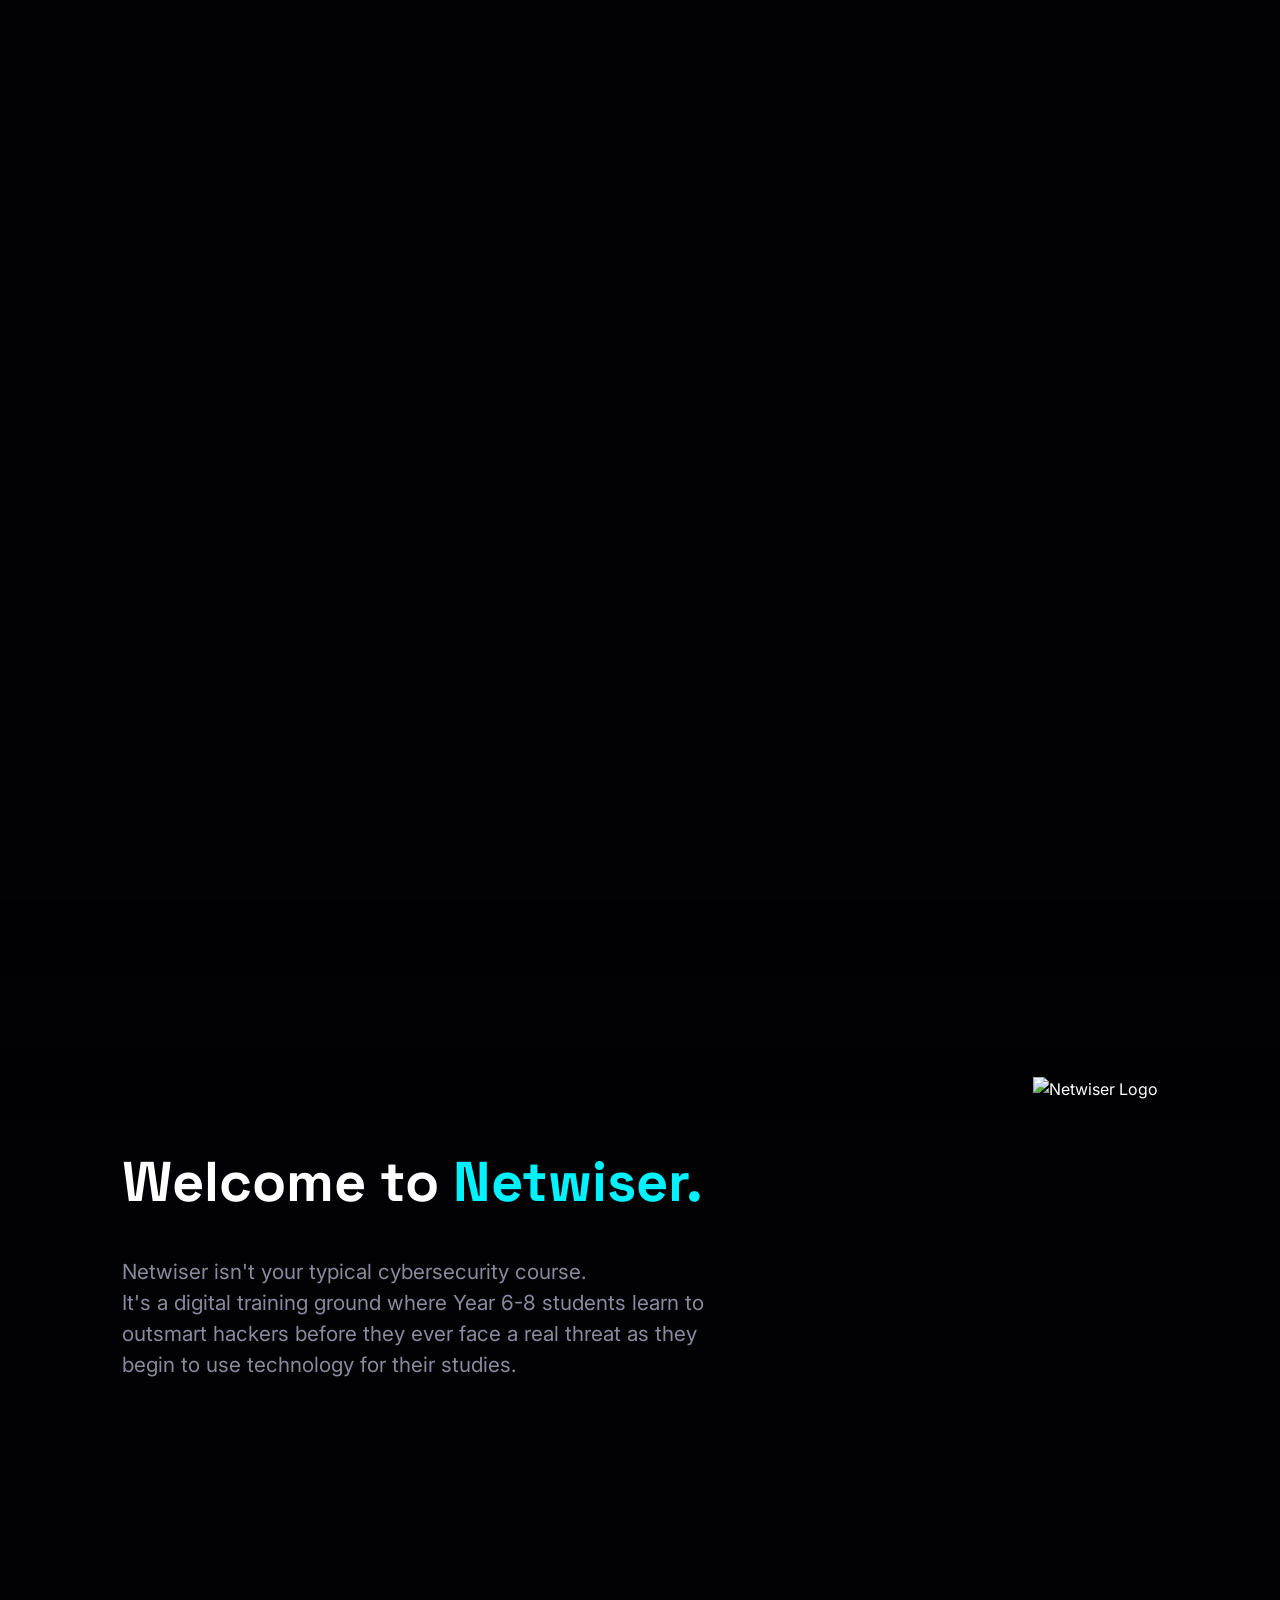
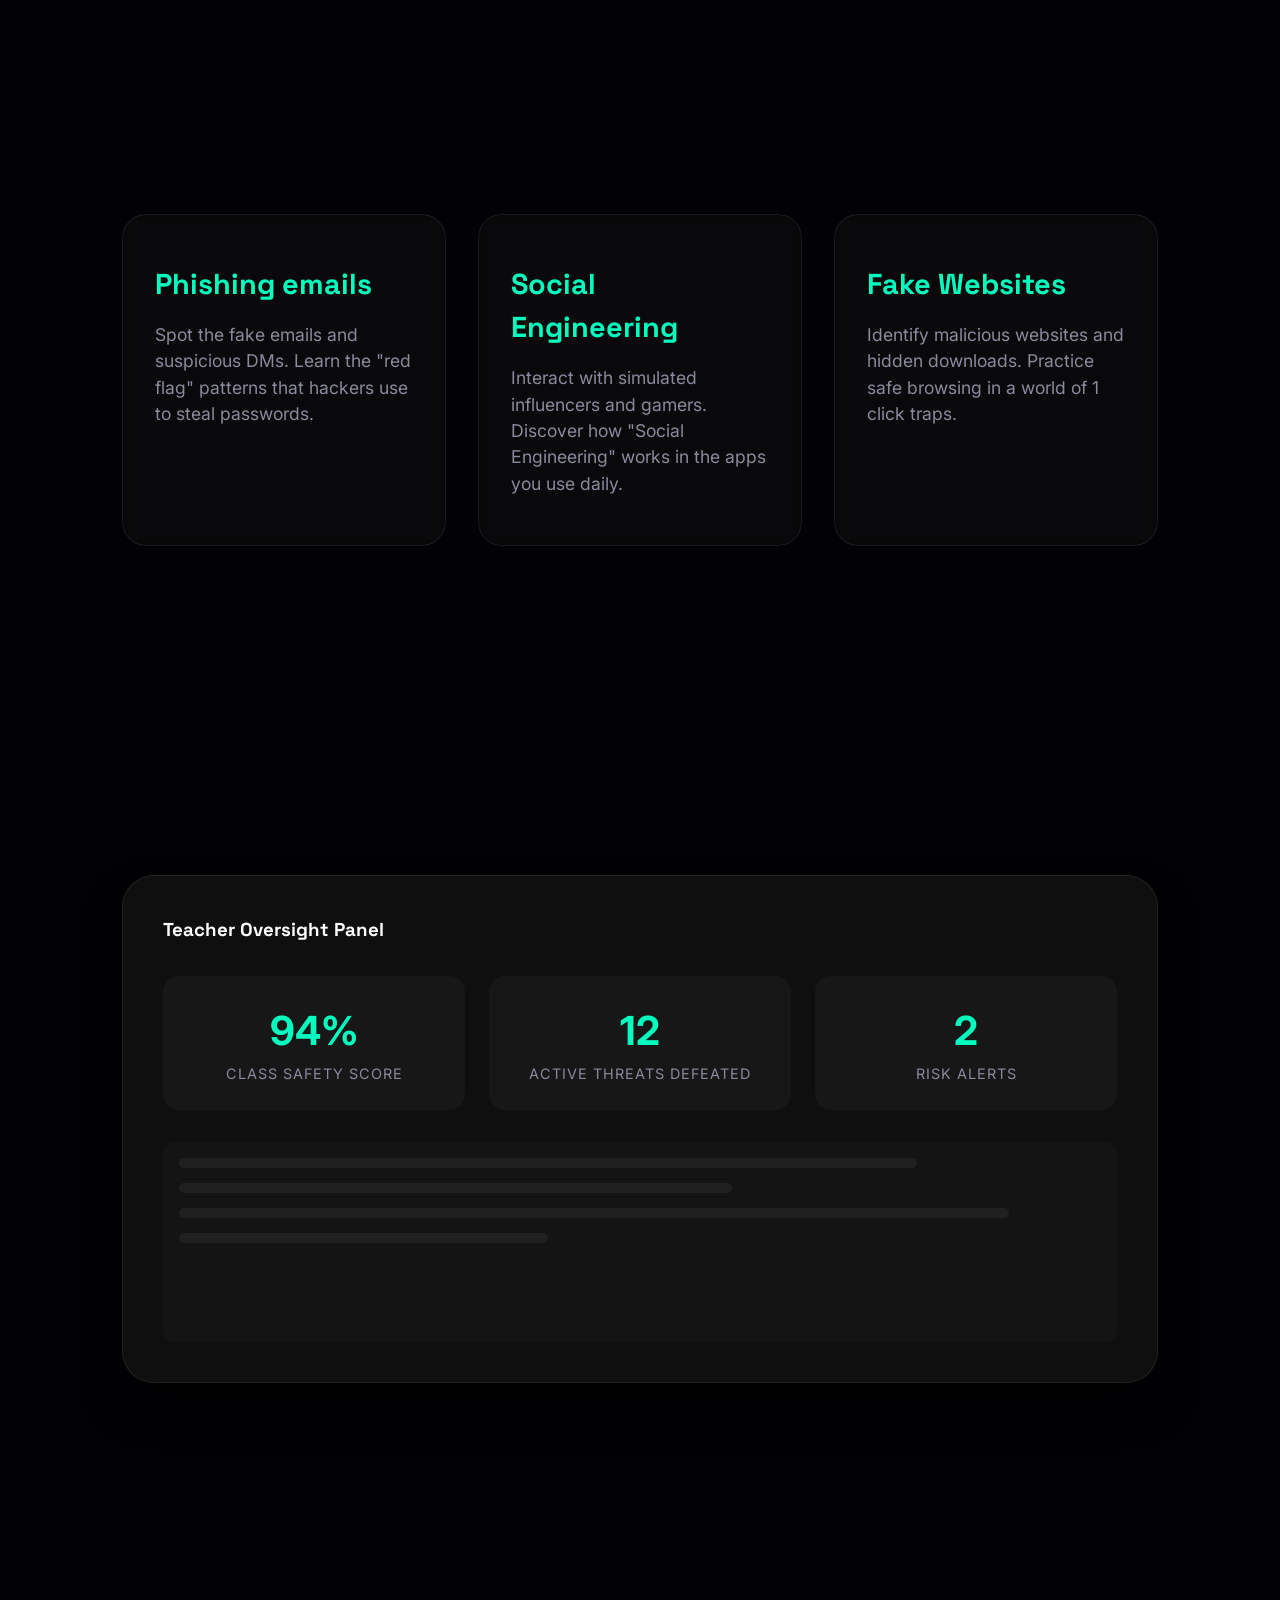
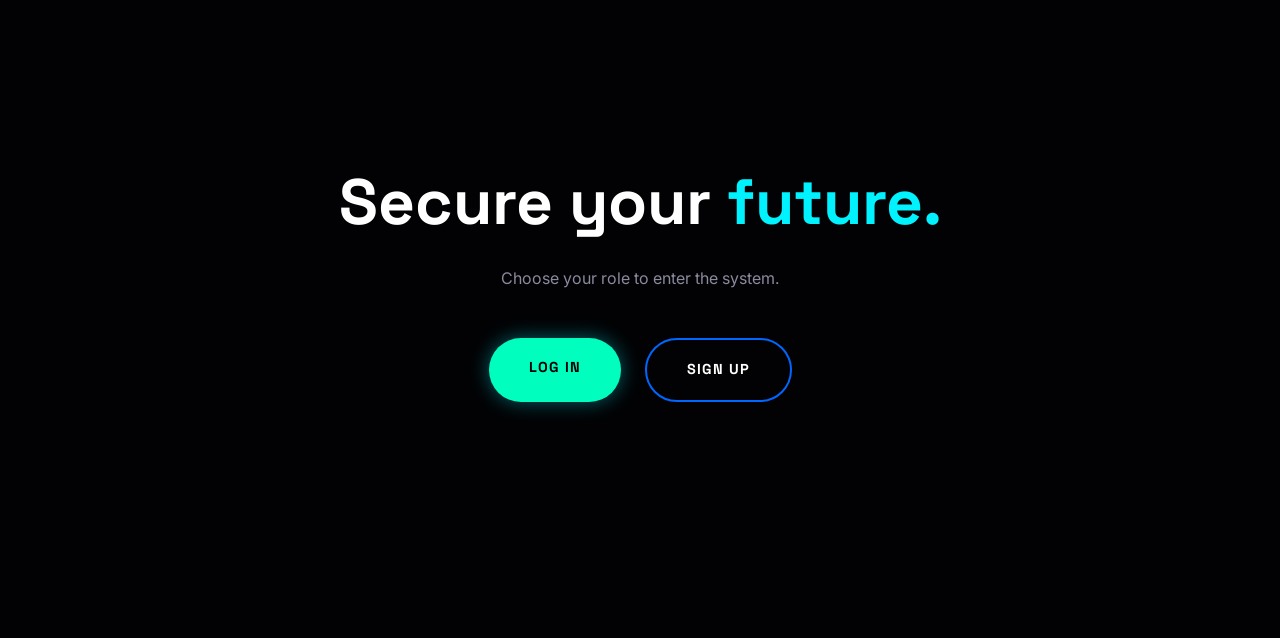
==== pages/index/index.html @ 81744dc7 "I have restructured my project look more proffesional" ====
<!DOCTYPE html>
<html lang="en">
<head>
    <meta charset="UTF-8">
    <meta name="viewport" content="width=device-width, initial-scale=1.0">
    <title>Netwiser</title>
    <link rel="preconnect" href="https://fonts.googleapis.com">
    <link rel="preconnect" href="https://fonts.gstatic.com" crossorigin>
    <link href="https://fonts.googleapis.com/css2?family=Inter:wght@300;400;600&family=Space+Grotesk:wght@500;700&family=JetBrains+Mono&display=swap" rel="stylesheet">
    <link href="index.css" rel="stylesheet">
</head>
<body>

    <canvas id="webgl-canvas"></canvas>

    <section id="hero">
        <div class="portal-text t1">Someone just messaged you... <br><span style="color:var(--lightblue)">do you trust them?</span></div>
        <div class="portal-text t2">That link looks safe... <br><span style="color:var(--lightblue)">but is it really?</span></div>
        <div class="portal-text t3">You’re starting to live online... <br><span style="color:var(--darkblue)">are you protected?</span></div>
        <div class="portal-text t4">Not everything on your screen <br>is what it seems.</div>
        <div class="portal-text t5">Every click has a <br><span style="color:var(--cyan)">consequence.</span></div>
    </section>

    <div class="page-wrapper">
        
<section class="section" id="intro-trigger">
    <div class="container" style="display: flex; align-items: center; justify-content: space-between; gap: 3rem;">

        <!-- TEXT -->
        <div style="max-width: 600px;">
            <h2 style="font-size: 3.5rem; margin-bottom: 2rem;">
                Welcome to <span style="color:var(--lightblue)">Netwiser.</span>
            </h2>

            <p style="font-size: 1.3rem; color: var(--text-muted);">
                Netwiser isn't your typical cybersecurity course. <br>
                It's a digital training ground where Year 6-8 students learn to outsmart hackers before they ever face a real threat as they begin to use technology for their studies.
            </p>
        </div>

        <!-- IMAGE -->
        <img 
            src="Logo2.png" 
            style="height: 367px; width: auto; object-fit: contain;"
            alt="Netwiser Logo"
        >

    </div>
</section>

        <section class="section" id="features-trigger">
            <div class="container">
                <div class="interactive-grid">
                    <div class="feature-card" data-tilt>
                        <h3>Phishing emails</h3>
                        <p>Spot the fake emails and suspicious DMs. Learn the "red flag" patterns that hackers use to steal passwords.</p>
                    </div>
                    <div class="feature-card" data-tilt>
                        <h3>Social Engineering</h3>
                        <p>Interact with simulated influencers and gamers. Discover how "Social Engineering" works in the apps you use daily.</p>
                    </div>
                    <div class="feature-card" data-tilt>
                        <h3>Fake Websites</h3>
                        <p>Identify malicious websites and hidden downloads. Practice safe browsing in a world of 1 click traps.</p>
                    </div>
                </div>
            </div>
        </section>

        <section class="section" id="teacher-trigger">
            <div class="container">
                <div style=" background-color: #0f0f0f;"class="dashboard-container">
                    <h3 style="margin-bottom: 2rem;">Teacher Oversight Panel</h3>
                    <div class="stat-row">
                        <div class="stat-box"><span class="stat-val">94%</span><span class="stat-lbl">Class Safety Score</span></div>
                        <div class="stat-box"><span class="stat-val">12</span><span class="stat-lbl">Active Threats Defeated</span></div>
                        <div class="stat-box"><span class="stat-val">2</span><span class="stat-lbl">Risk Alerts</span></div>
                    </div>
                    <div class="list-mockup">
                        <div class="mock-line" style="width: 80%;"></div>
                        <div class="mock-line" style="width: 60%;"></div>
                        <div class="mock-line" style="width: 90%;"></div>
                        <div class="mock-line" style="width: 40%;"></div>
                    </div>
                </div>
            </div>
        </section>

        <section class="section" id="cta-trigger" style="text-align: center;">
            <div class="container">
                <h2 style="font-size: 4rem;">Secure your <span style="color:var(--lightblue)">future.</span></h2>
                <p style="color: var(--text-muted); margin-top: 1rem;">Choose your role to enter the system.</p>
                <div class="cta-wrap">
                    <a href="../login/login.html" class="btn btn-login">Log In</a>
                    <a href="../login/signup.html" class="btn btn-signup">Sign Up</a>
                </div>
            </div>
        </section>
    </div>

    <script src="https://cdnjs.cloudflare.com/ajax/libs/three.js/r128/three.min.js"></script>
    <script src="https://cdnjs.cloudflare.com/ajax/libs/gsap/3.12.2/gsap.min.js"></script>
    <script src="https://cdnjs.cloudflare.com/ajax/libs/gsap/3.12.2/ScrollTrigger.min.js"></script>
    <script src="index.js"></script>
</body>
</html>
---- pages/index/index.css ----
:root {
--bg: #020204;
--lightblue: #00f2ff;
--darkblue: #0066ff;
--cyan: #00ffbf;
--text-main: #ffffff;
--text-muted: #8a8a9e;
--glass: rgba(255, 255, 255, 0.03);
--border: rgba(255, 255, 255, 0.08);
}

* { margin: 0; padding: 0; box-sizing: border-box; }
body {
background-color: var(--bg);
color: var(--text-main);
font-family: 'Inter', sans-serif;
overflow-x: hidden;
line-height: 1.5;
}

h1, h2, h3 { font-family: 'Space Grotesk', sans-serif; font-weight: 700; }

/* Canvas stays fixed */
#webgl-canvas {
position: fixed;
top: 0;
left: 0;
width: 100vw;
height: 100vh;
z-index: 1;
pointer-events: none;
}

/* --- HERO --- */
#hero {
position: relative;
height: 100vh;
z-index: 10;
display: flex;
align-items: center;
justify-content: center;
}

.portal-text {
position: absolute;
font-size: clamp(1.8rem, 4vw, 4rem);
text-align: center;
opacity: 0;
width: 80%;
max-width: 900px;
font-family: 'Space Grotesk', sans-serif;
text-shadow: 0 0 20px rgba(0, 242, 255, 0.5);
pointer-events: none;
}

/* --- CONTENT --- */
.page-wrapper {
position: relative;
z-index: 10;
background: linear-gradient(to bottom, transparent, var(--bg) 10%);
}

.section {
padding: 15vh 0;
min-height: 80vh;
display: flex;
align-items: center;
}

.container {
max-width: 1100px;
margin: 0 auto;
padding: 0 2rem;
width: 100%;
}

/* --- INTERACTIVE CARDS --- */
.interactive-grid {
display: grid;
grid-template-columns: repeat(auto-fit, minmax(300px, 1fr));
gap: 2rem;
}

.feature-card {
background: var(--glass);
border: 1px solid var(--border);
padding: 3rem 2rem;
border-radius: 24px;
backdrop-filter: blur(10px);
transition: border-color 0.3s, transform 0.1s;
position: relative;
overflow: hidden;
cursor: pointer;
}

.feature-card:hover {
border-color: var(--cyan);
background: rgba(0, 242, 255, 0.05);
}

.feature-card h3 { font-size: 1.8rem; margin-bottom: 1rem; color: var(--cyan); }
.feature-card p { color: var(--text-muted); font-size: 1.1rem; }

/* --- TEACHER DASHBOARD --- */
.dashboard-container {
background: rgba(10, 10, 15, 0.8);
border: 1px solid var(--border);
border-radius: 32px;
padding: 2.5rem;
box-shadow: 0 25px 50px -12px rgba(0, 0, 0, 0.5);
position: relative;
}

.stat-row {
display: grid;
grid-template-columns: repeat(3, 1fr);
gap: 1.5rem;
margin-bottom: 2rem;
}

.stat-box {
background: rgba(255,255,255,0.03);
padding: 1.5rem;
border-radius: 16px;
text-align: center;
border: 1px solid transparent;
transition: 0.3s;
}
.stat-box:hover { border-color: var(--darkblue); transform: scale(1.02); }
.stat-val { font-size: 2.5rem; font-weight: 700; display: block; color: var(--cyan); }
.stat-lbl { font-size: 0.9rem; color: var(--text-muted); text-transform: uppercase; letter-spacing: 1px; }

.list-mockup {
background: rgba(255,255,255,0.02);
border-radius: 12px;
height: 200px;
padding: 1rem;
}

.mock-line { height: 10px; background: rgba(255,255,255,0.05); margin-bottom: 15px; border-radius: 5px; width: 100%; }

/* --- BUTTONS --- */
.cta-wrap { display: flex; gap: 1.5rem; justify-content: center; margin-top: 3rem; }
.btn {
padding: 1.2rem 2.5rem;
border-radius: 50px;
font-family: 'Space Grotesk', sans-serif;
font-weight: 700;
text-decoration: none;
transition: 0.3s;
text-transform: uppercase;
letter-spacing: 1px;
font-size: 0.9rem;
}
.btn-login { background: var(--cyan); color: #000; box-shadow: 0 0 20px rgba(0, 242, 255, 0.4); }
.btn-signup { border: 2px solid var(--darkblue); color: var(--text-main); }
.btn:hover { transform: translateY(-5px); filter: brightness(1.2); }

/* Mobile Adjustments */
@media (max-width: 768px) {
.stat-row { grid-template-columns: 1fr; }
.section { padding: 8vh 0; }
}
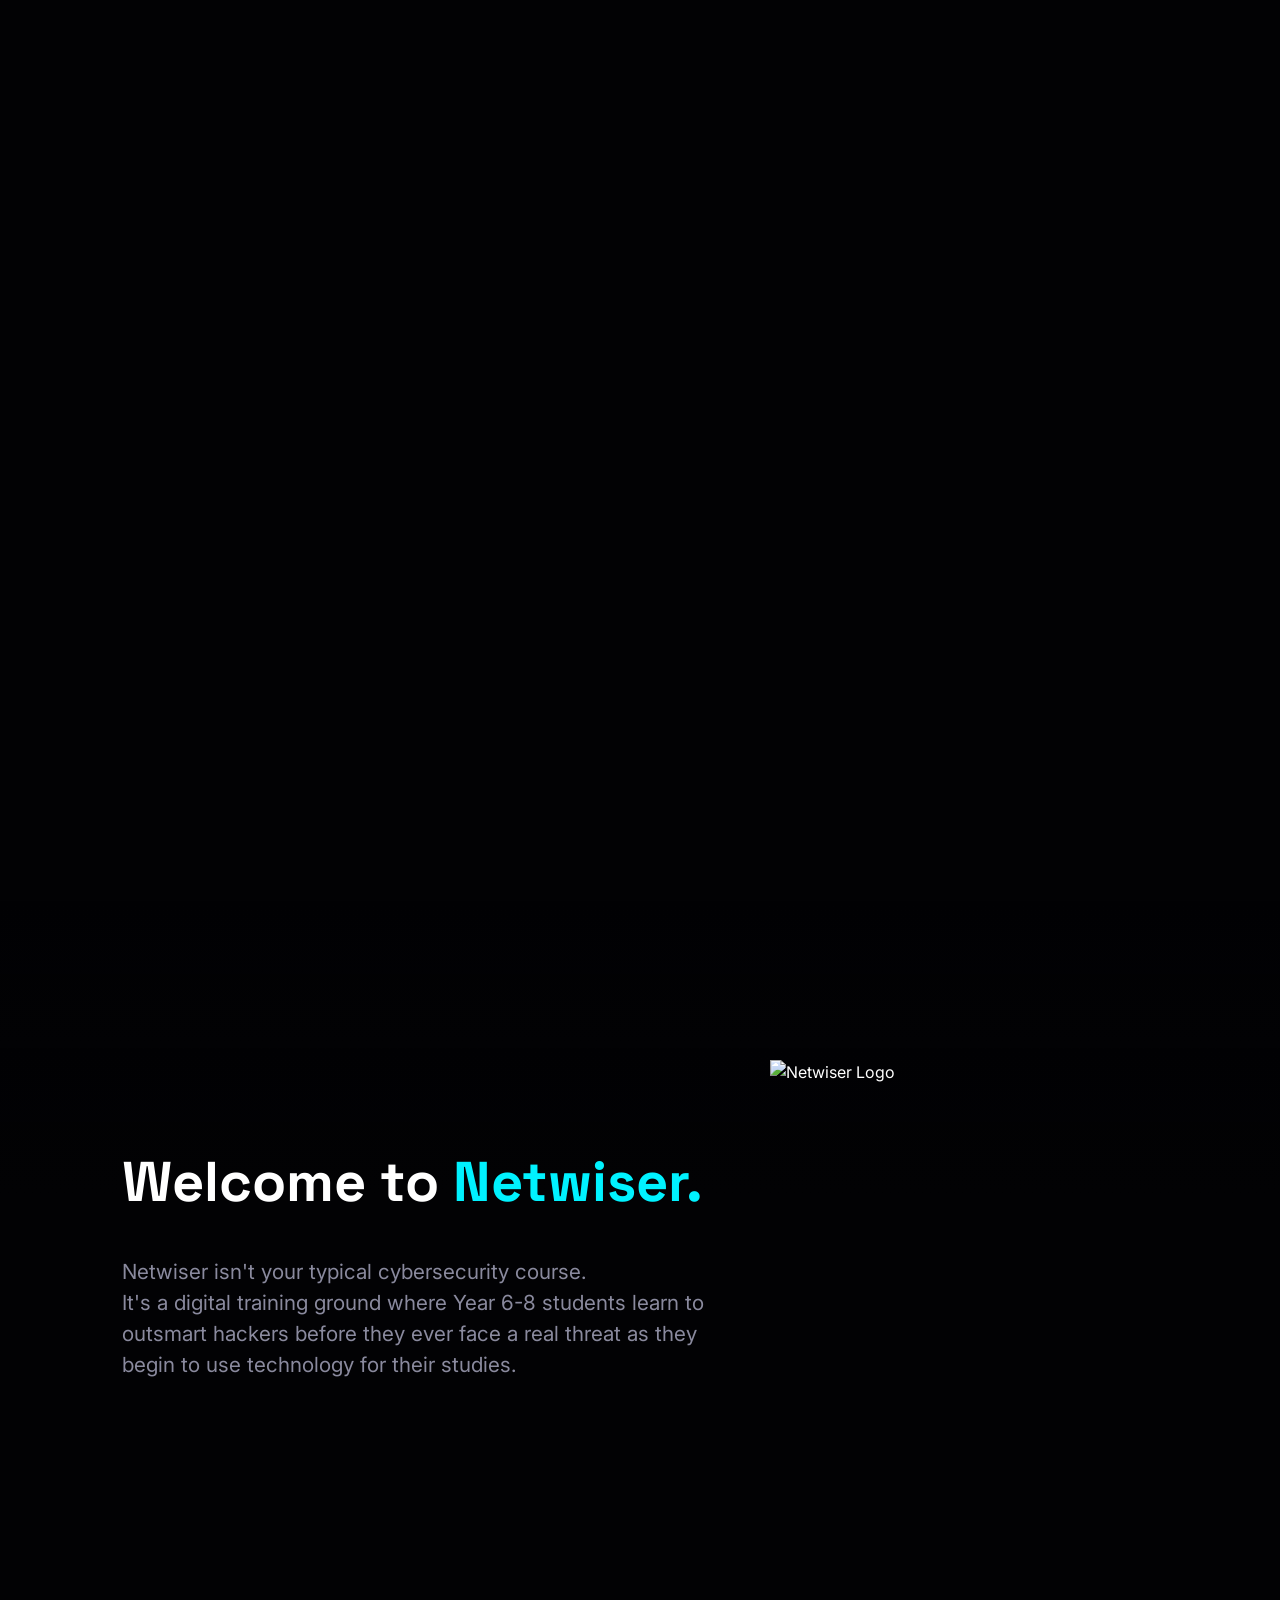
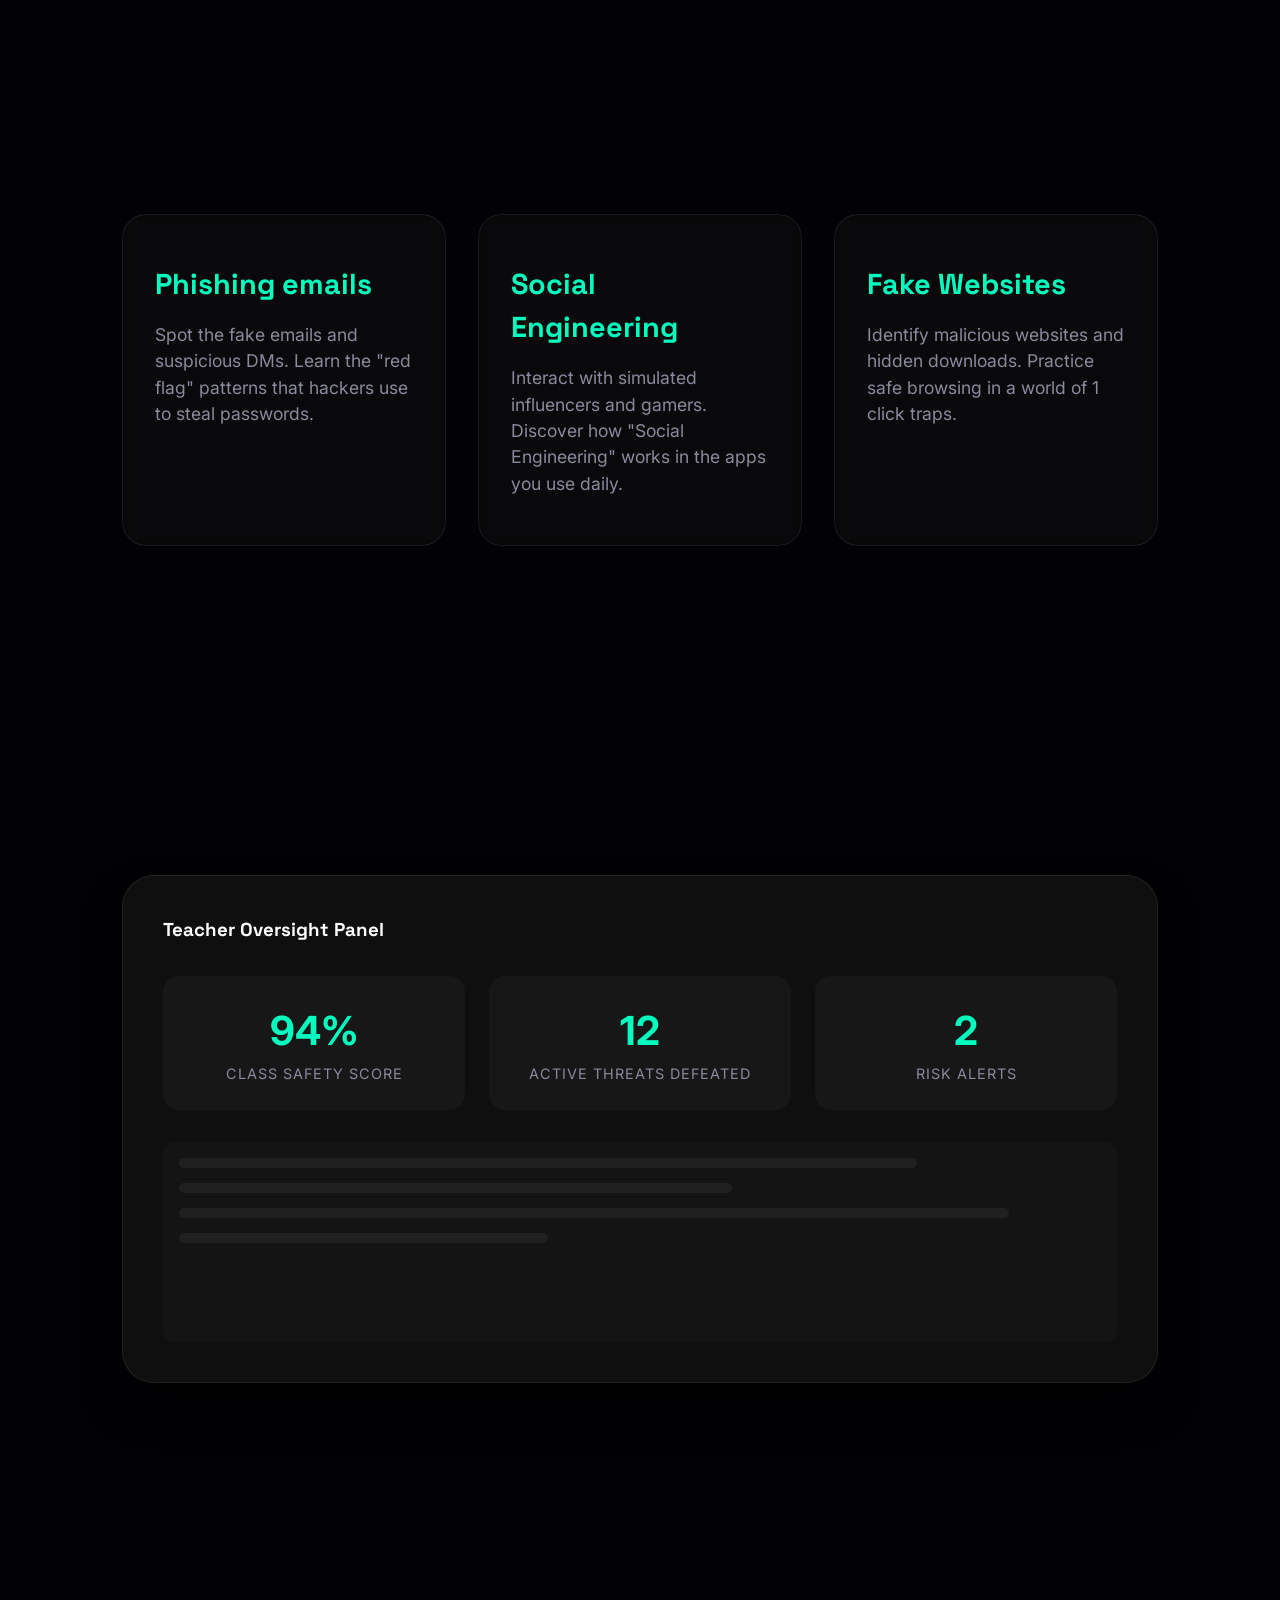
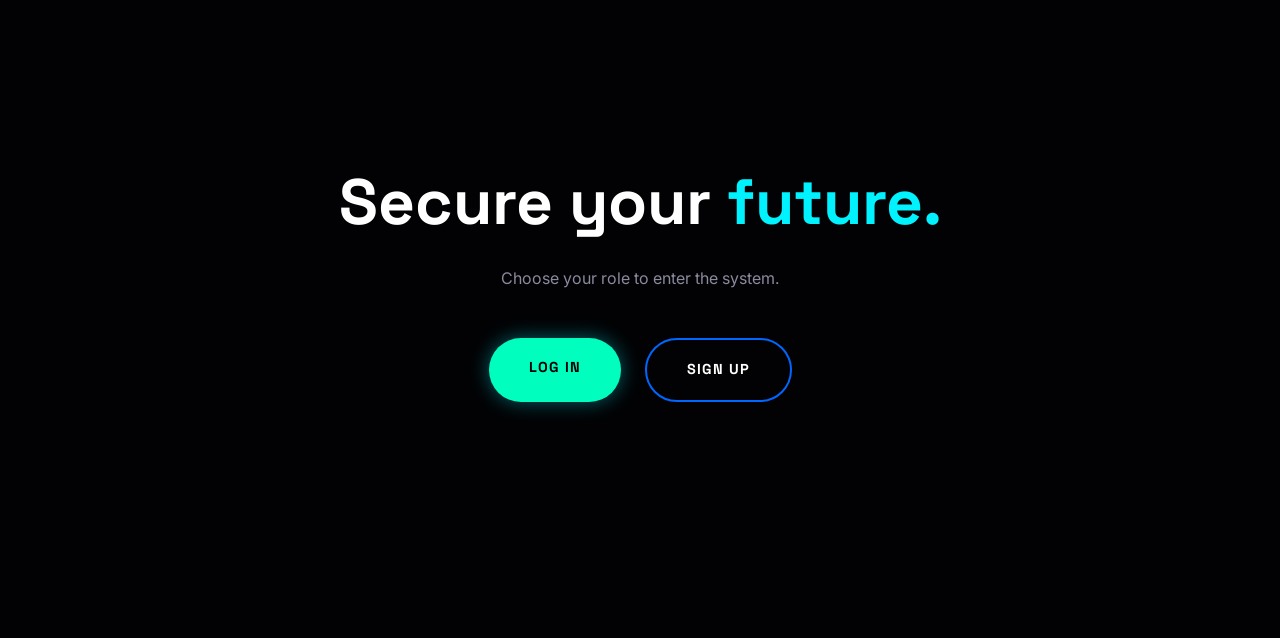
==== commit 59bc08dd: "I have forgotten to make some commits but basically, the student dashboard is proper now" ====
--- a/pages/index/index.html
+++ b/pages/index/index.html
@@ -40,8 +40,8 @@
 
         <!-- IMAGE -->
         <img 
-            src="Logo2.png" 
-            style="height: 367px; width: auto; object-fit: contain;"
+            src="C:\Users\2rm2j\Documents\Enterprise\Project\Netwiser_Yr12-Enterprise-Computing-Major-Project\assets\images\Logo2.png" 
+            style="height: 400px; width: 400px;"
             alt="Netwiser Logo"
         >
 
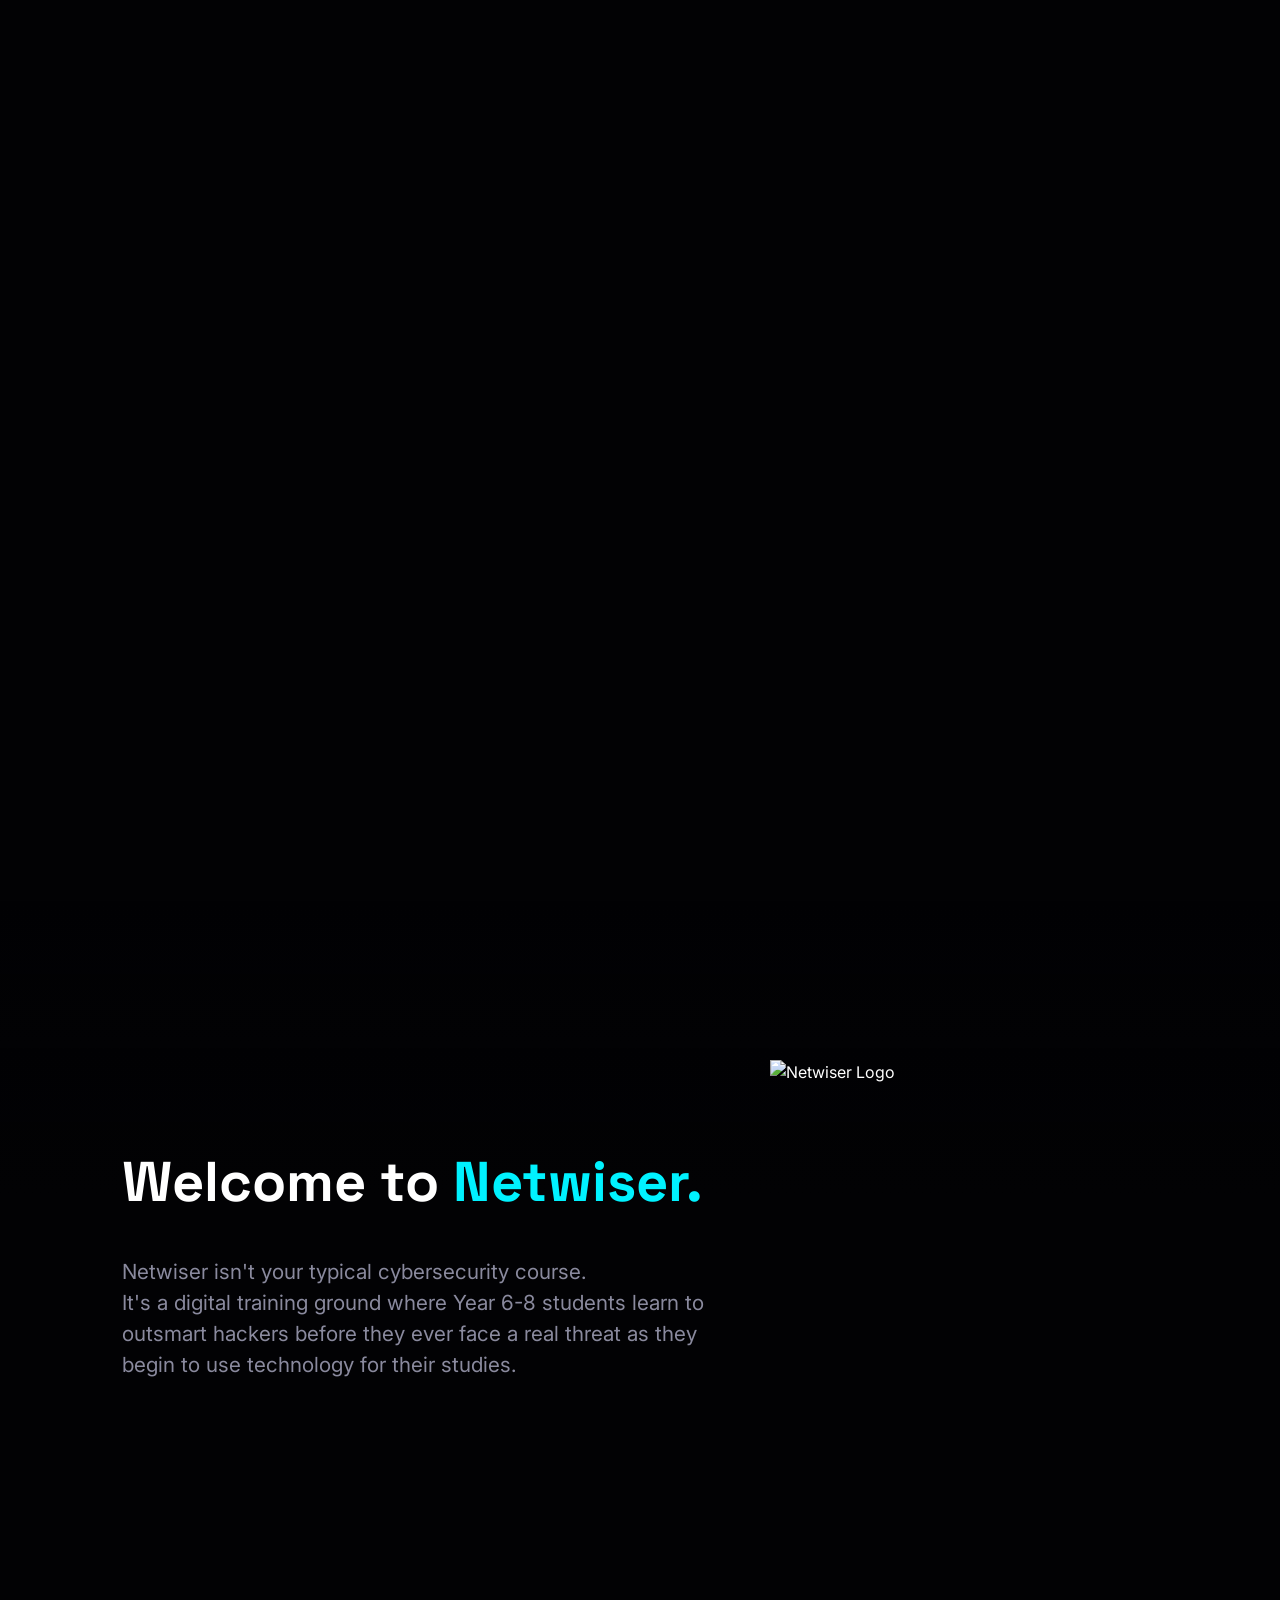
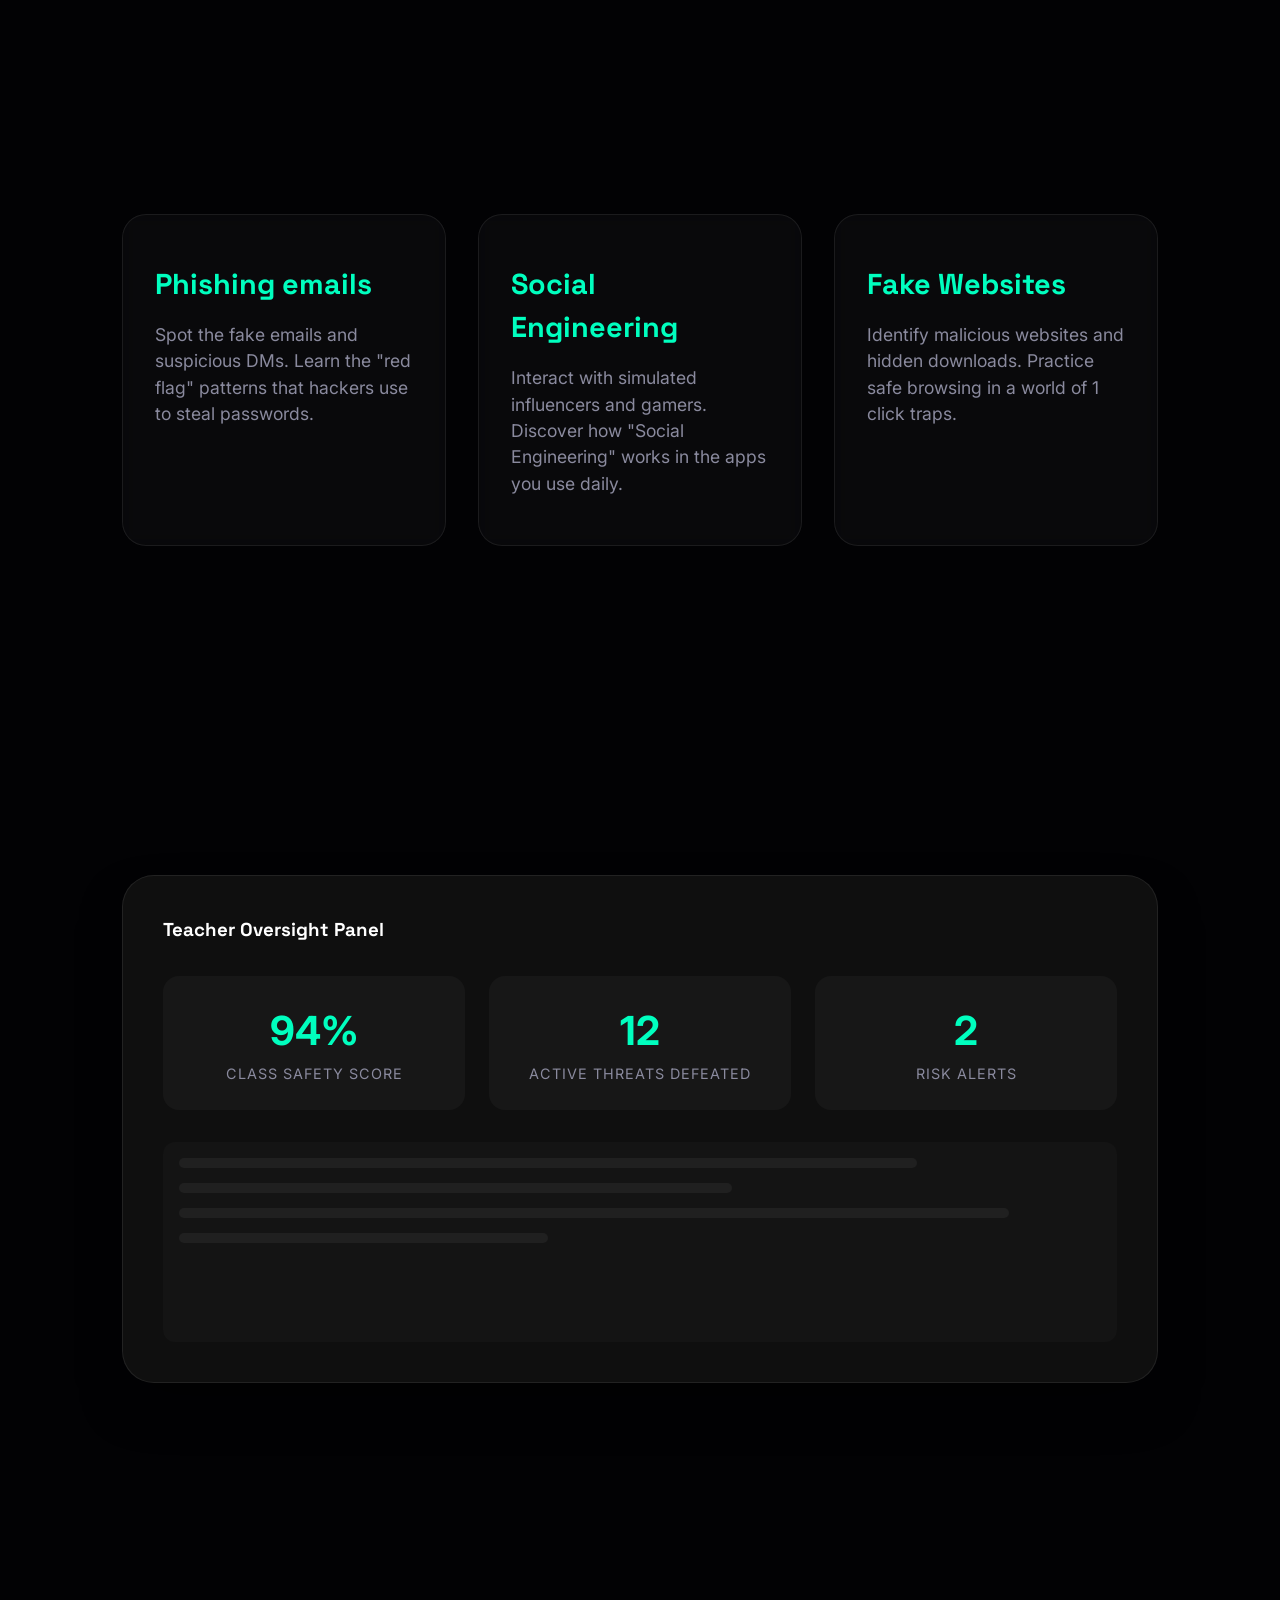
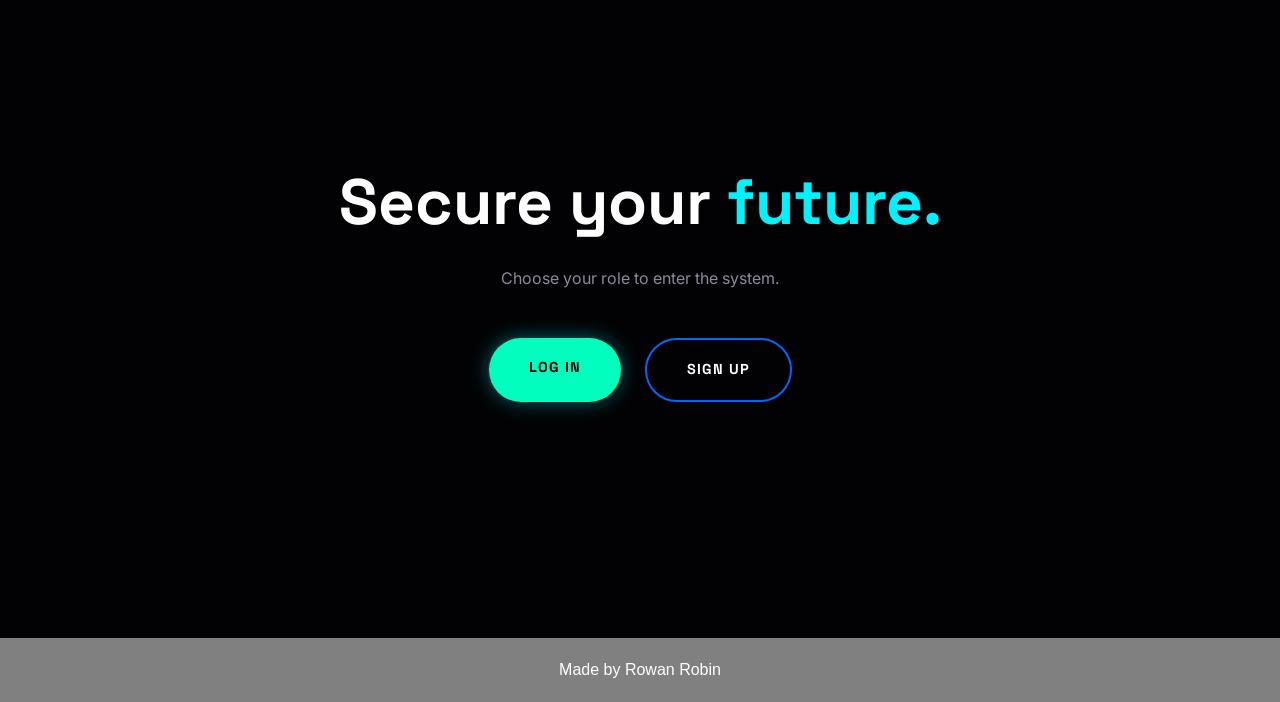
==== commit c87a92d0: "I DID IT!" ====
--- a/pages/index/index.html
+++ b/pages/index/index.html
@@ -102,5 +102,8 @@
     <script src="https://cdnjs.cloudflare.com/ajax/libs/gsap/3.12.2/gsap.min.js"></script>
     <script src="https://cdnjs.cloudflare.com/ajax/libs/gsap/3.12.2/ScrollTrigger.min.js"></script>
     <script src="index.js"></script>
+    <footer style="text-align: center; background-color: #808080; padding: 20px 0; color: #ffffff; font-family: sans-serif;">
+  Made by Rowan Robin
+</footer>
 </body>
 </html>
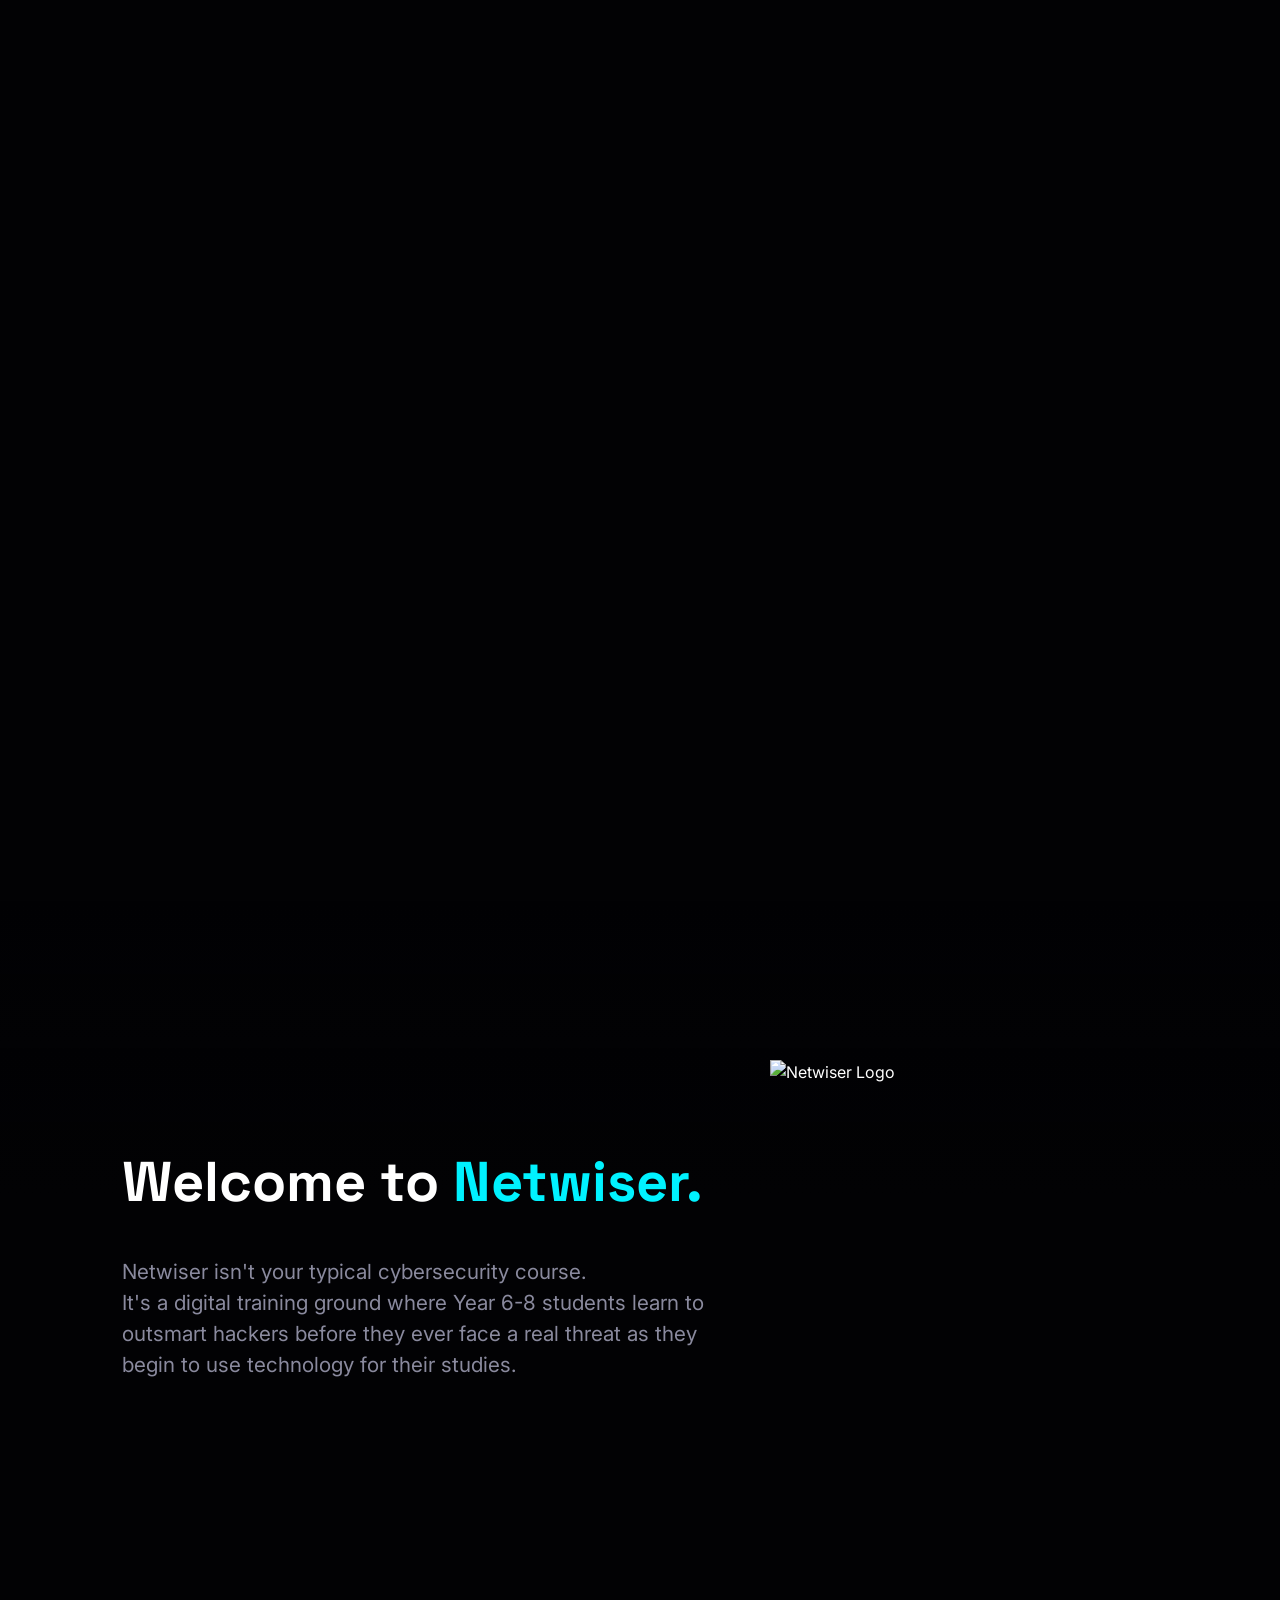
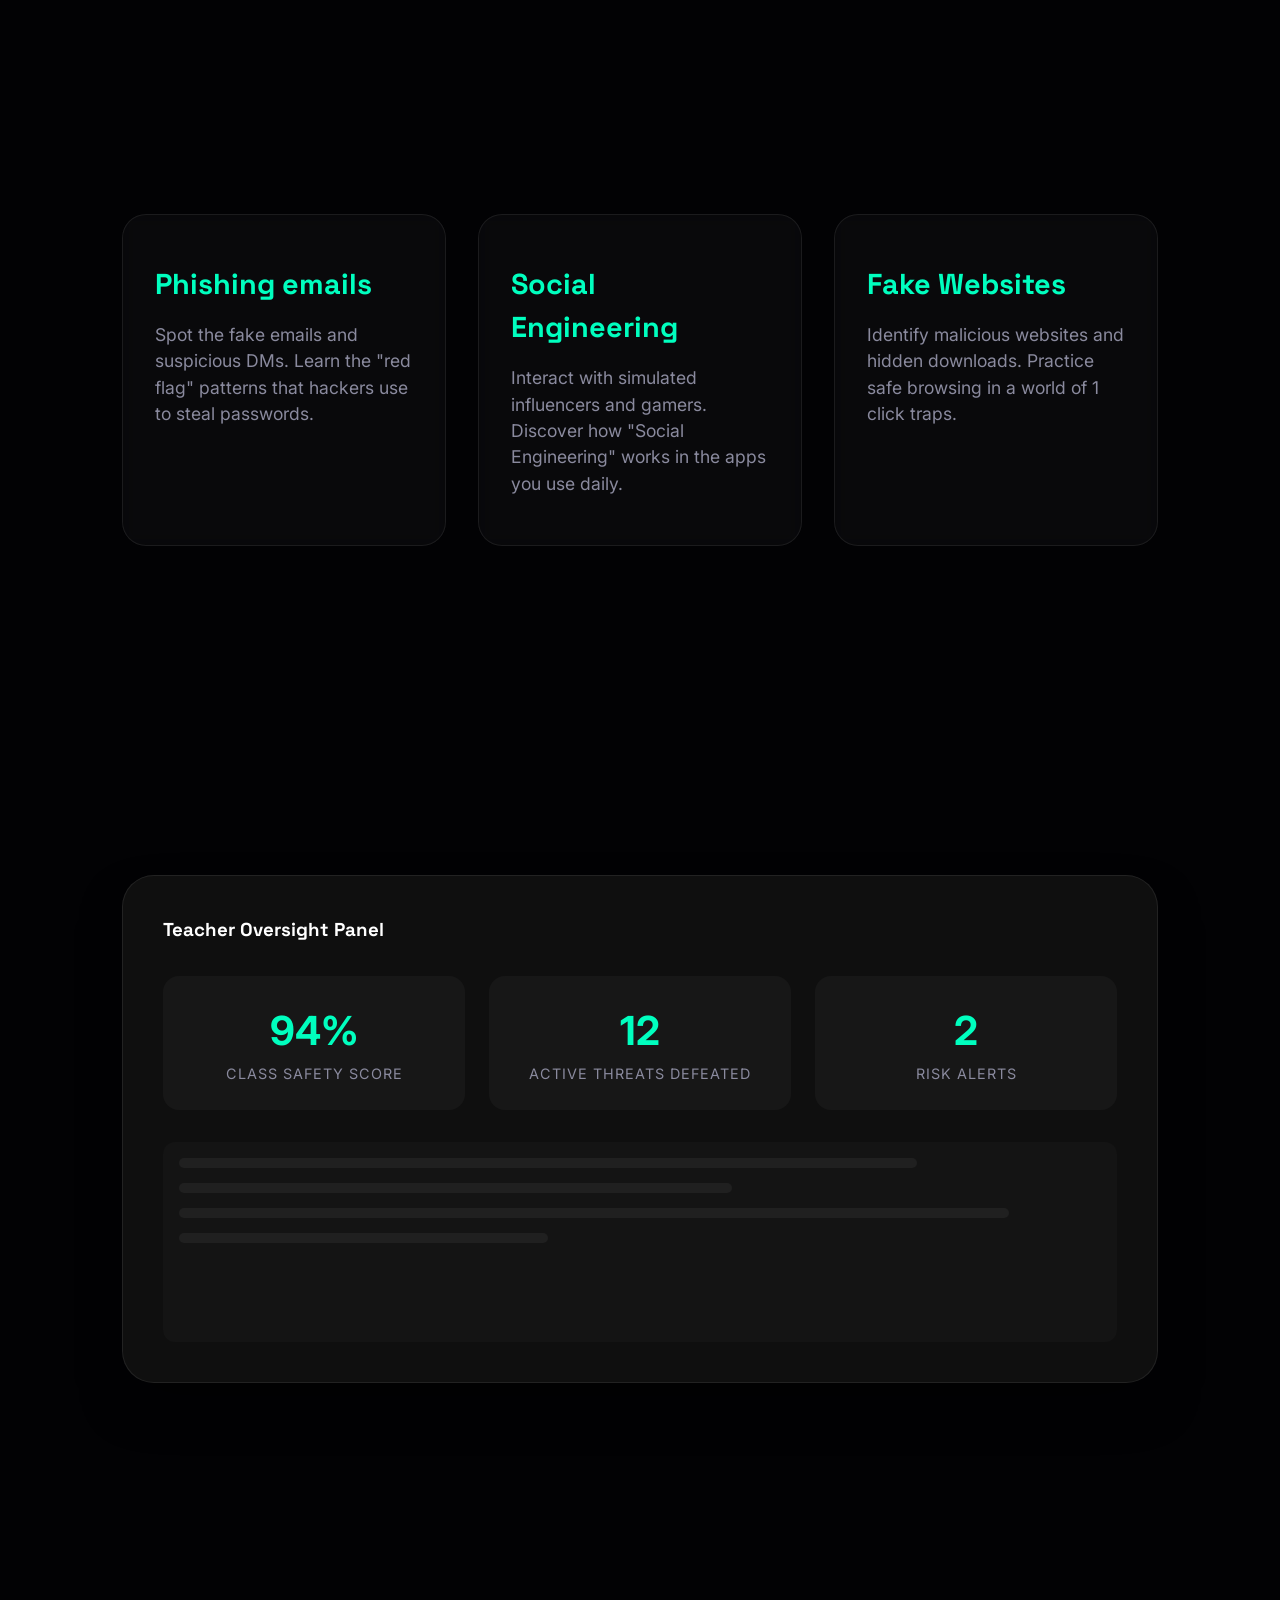
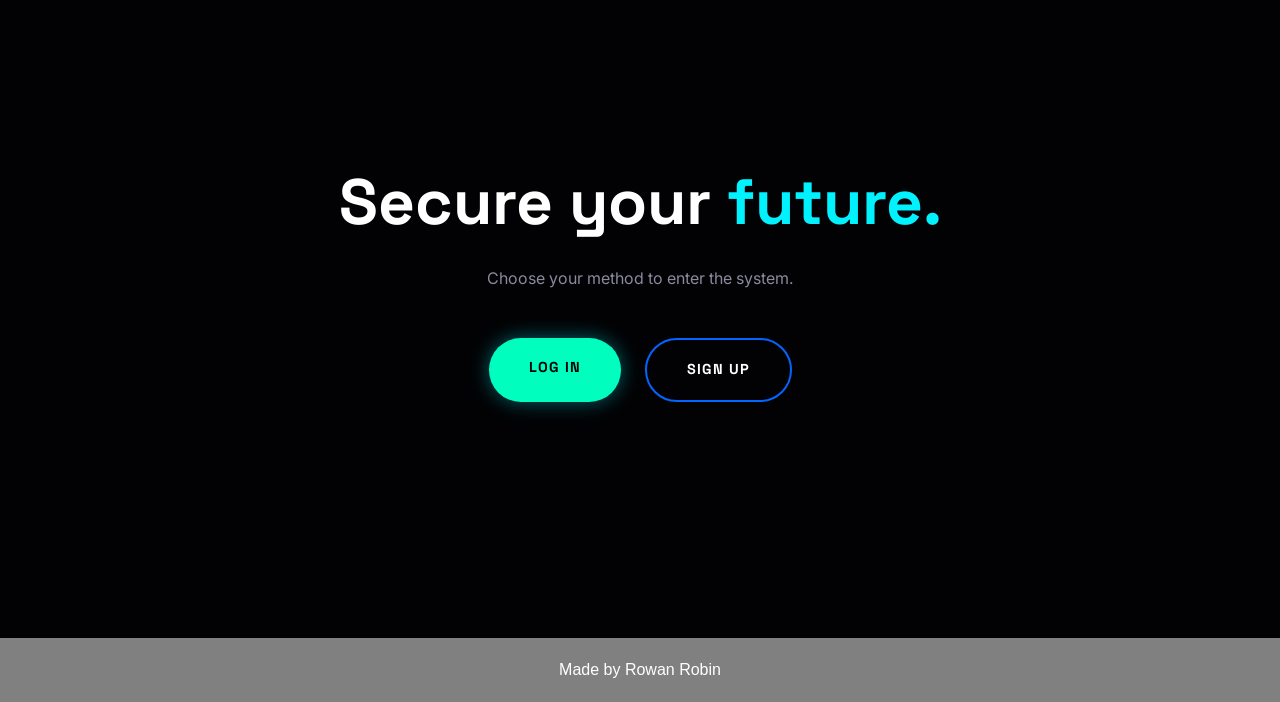
==== commit 38ebb0f8: "Gotta clean it up" ====
--- a/pages/index/index.html
+++ b/pages/index/index.html
@@ -89,7 +89,7 @@
         <section class="section" id="cta-trigger" style="text-align: center;">
             <div class="container">
                 <h2 style="font-size: 4rem;">Secure your <span style="color:var(--lightblue)">future.</span></h2>
-                <p style="color: var(--text-muted); margin-top: 1rem;">Choose your role to enter the system.</p>
+                <p style="color: var(--text-muted); margin-top: 1rem;">Choose your method to enter the system.</p>
                 <div class="cta-wrap">
                     <a href="../login/login.html" class="btn btn-login">Log In</a>
                     <a href="../login/signup.html" class="btn btn-signup">Sign Up</a>
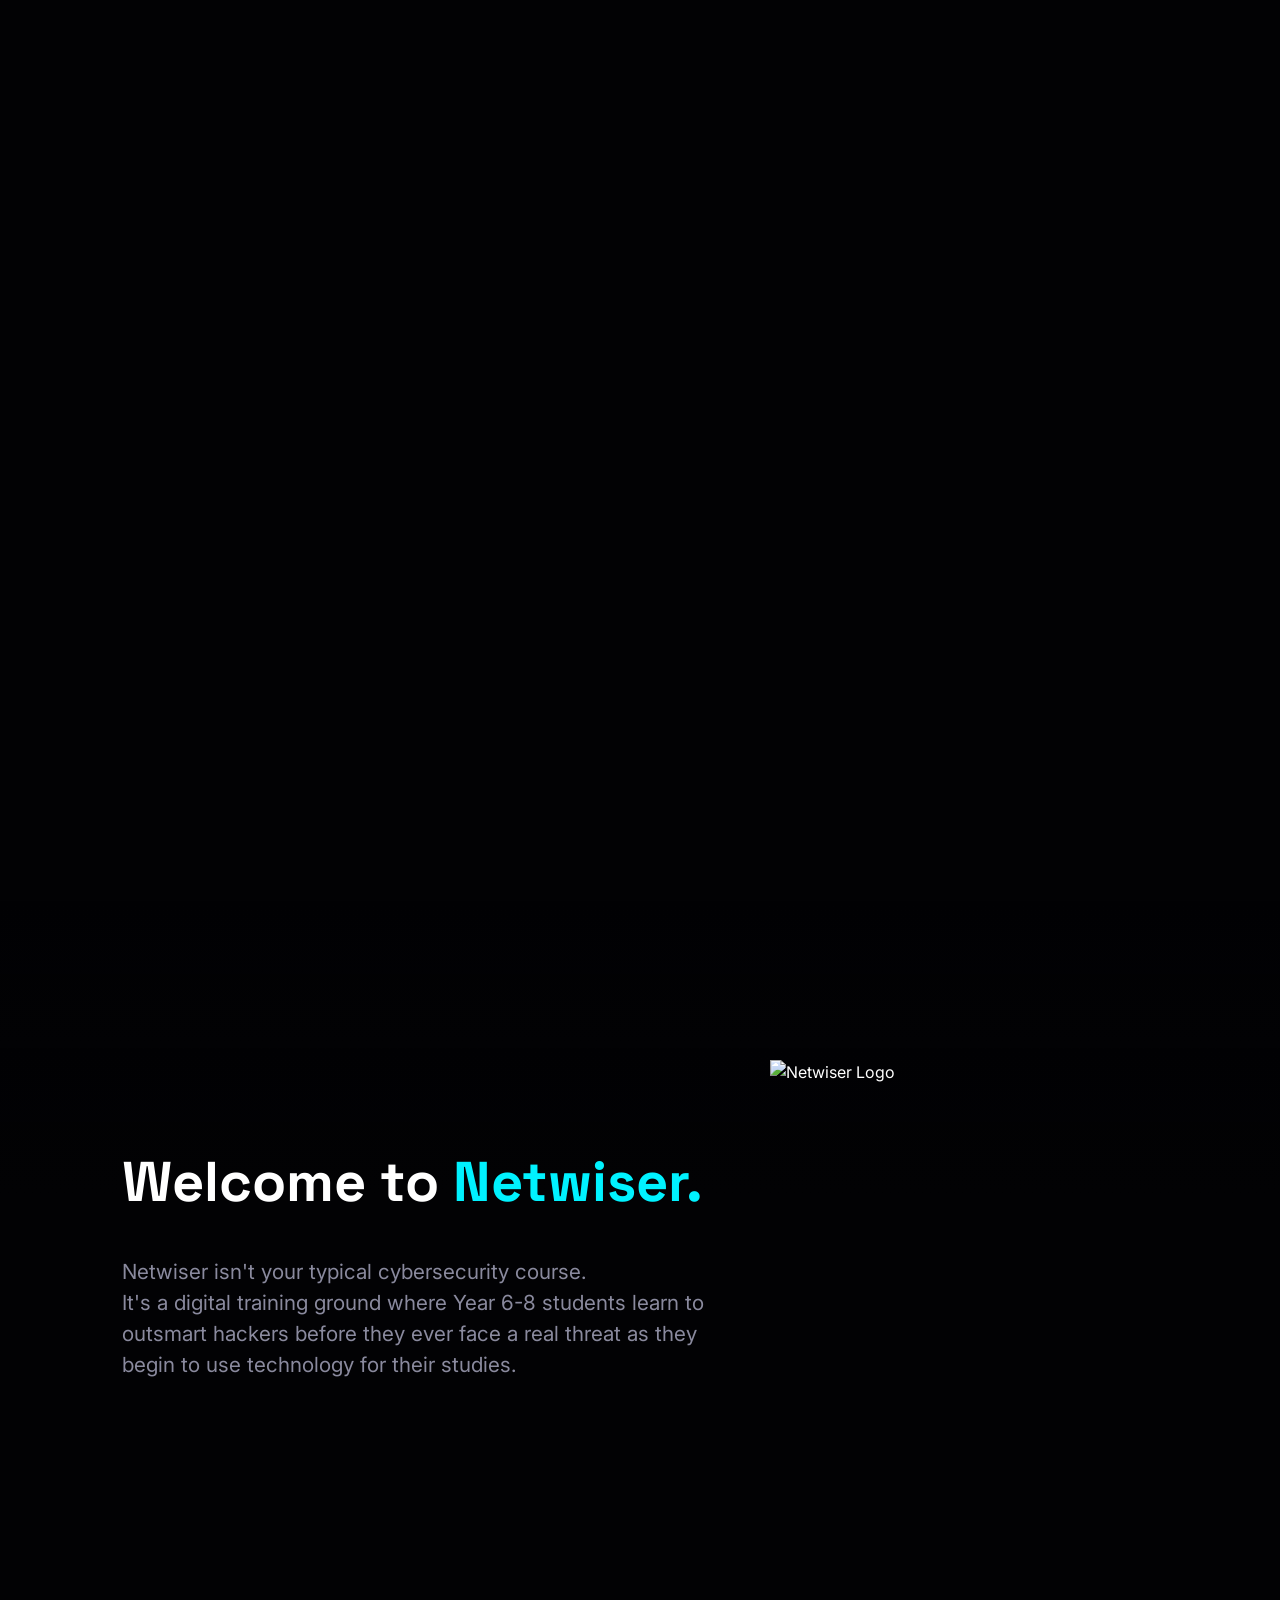
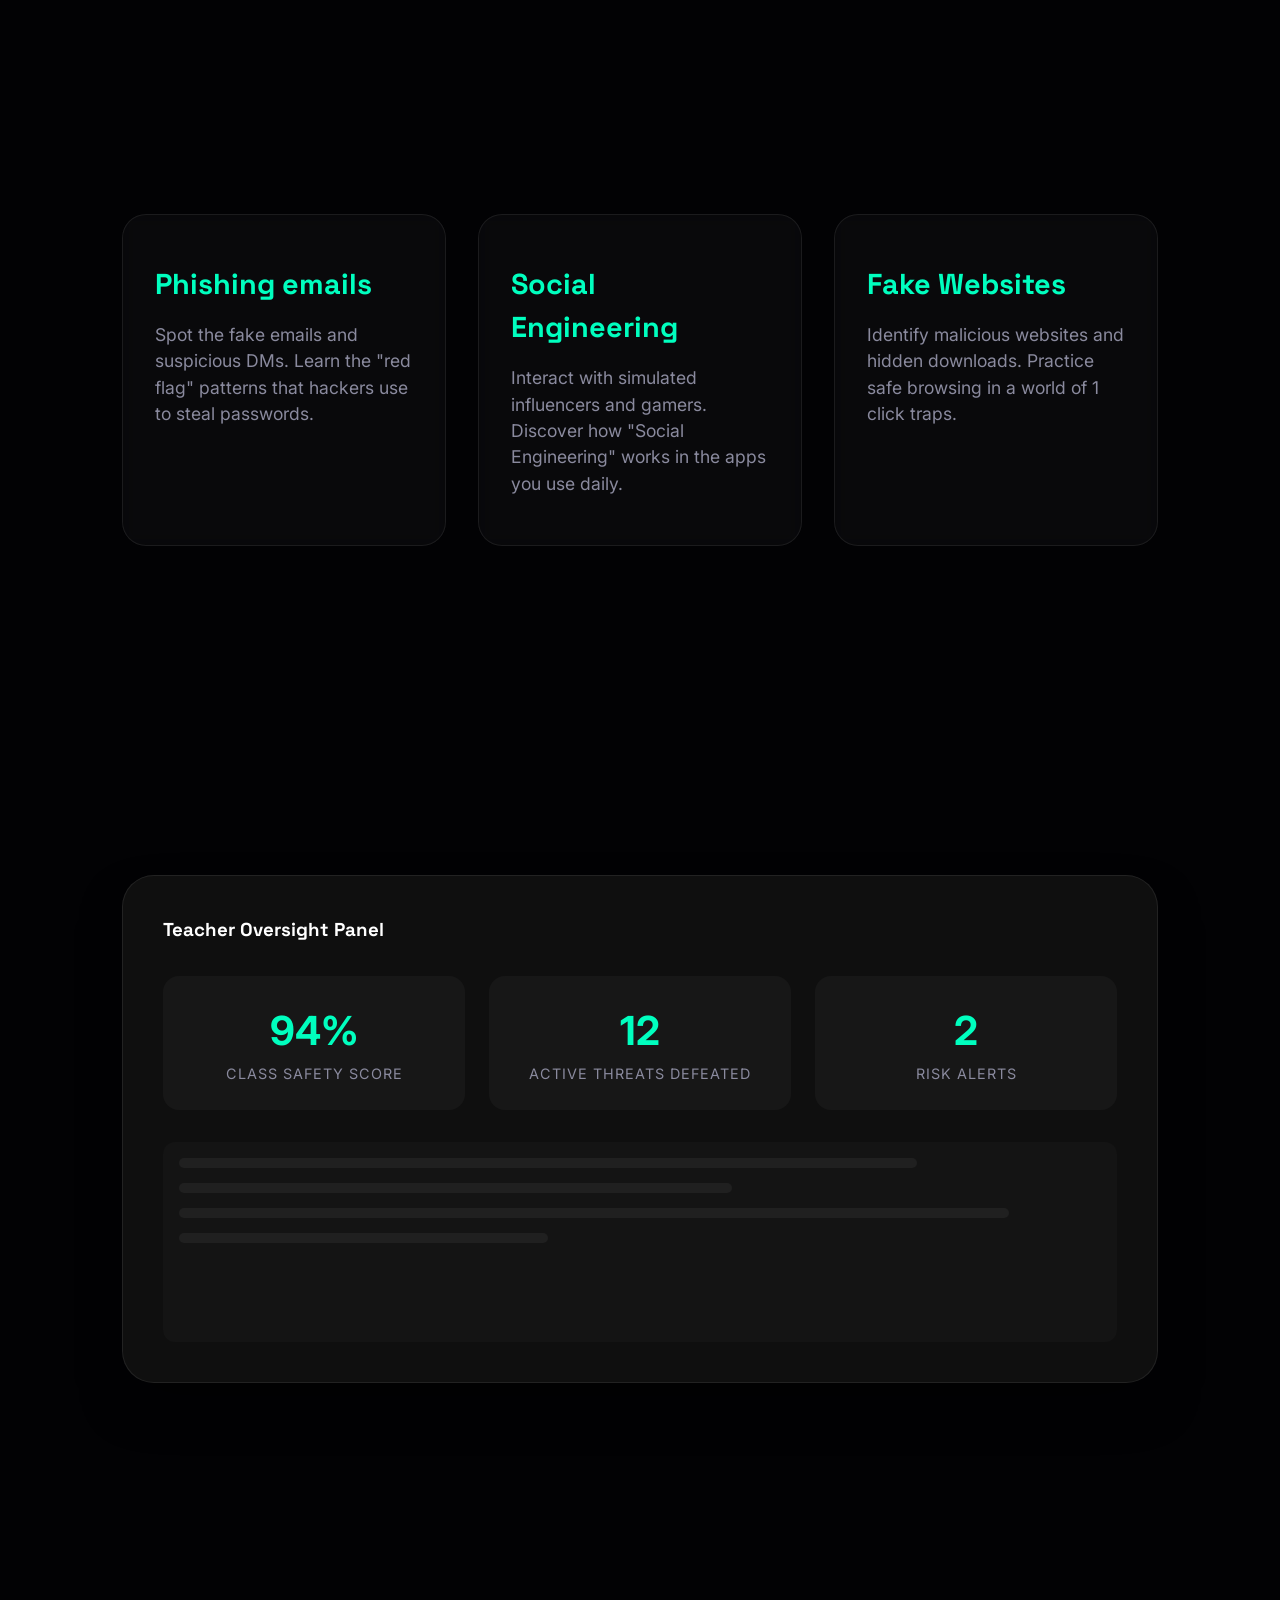
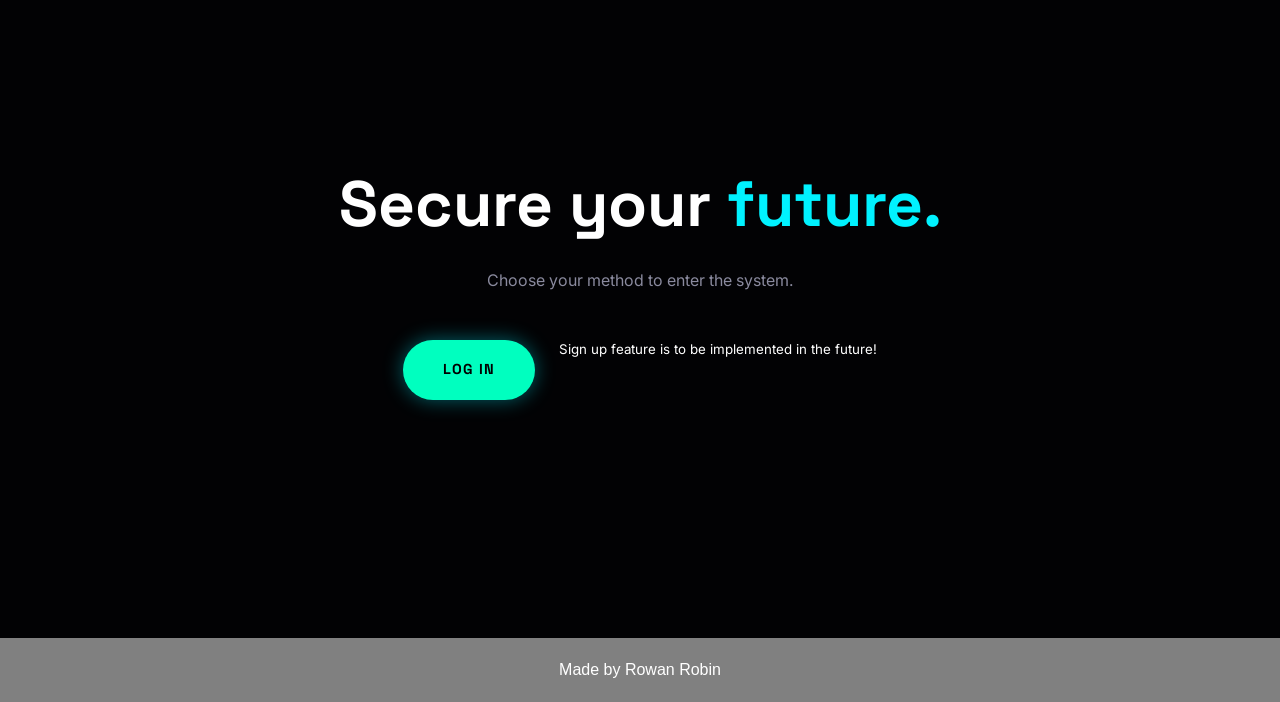
==== commit 266280ec: "Cleaned up, project is done!" ====
--- a/pages/index/index.html
+++ b/pages/index/index.html
@@ -92,7 +92,7 @@
                 <p style="color: var(--text-muted); margin-top: 1rem;">Choose your method to enter the system.</p>
                 <div class="cta-wrap">
                     <a href="../login/login.html" class="btn btn-login">Log In</a>
-                    <a href="../login/signup.html" class="btn btn-signup">Sign Up</a>
+                    <small> Sign up feature is to be implemented in the future!</small>
                 </div>
             </div>
         </section>
